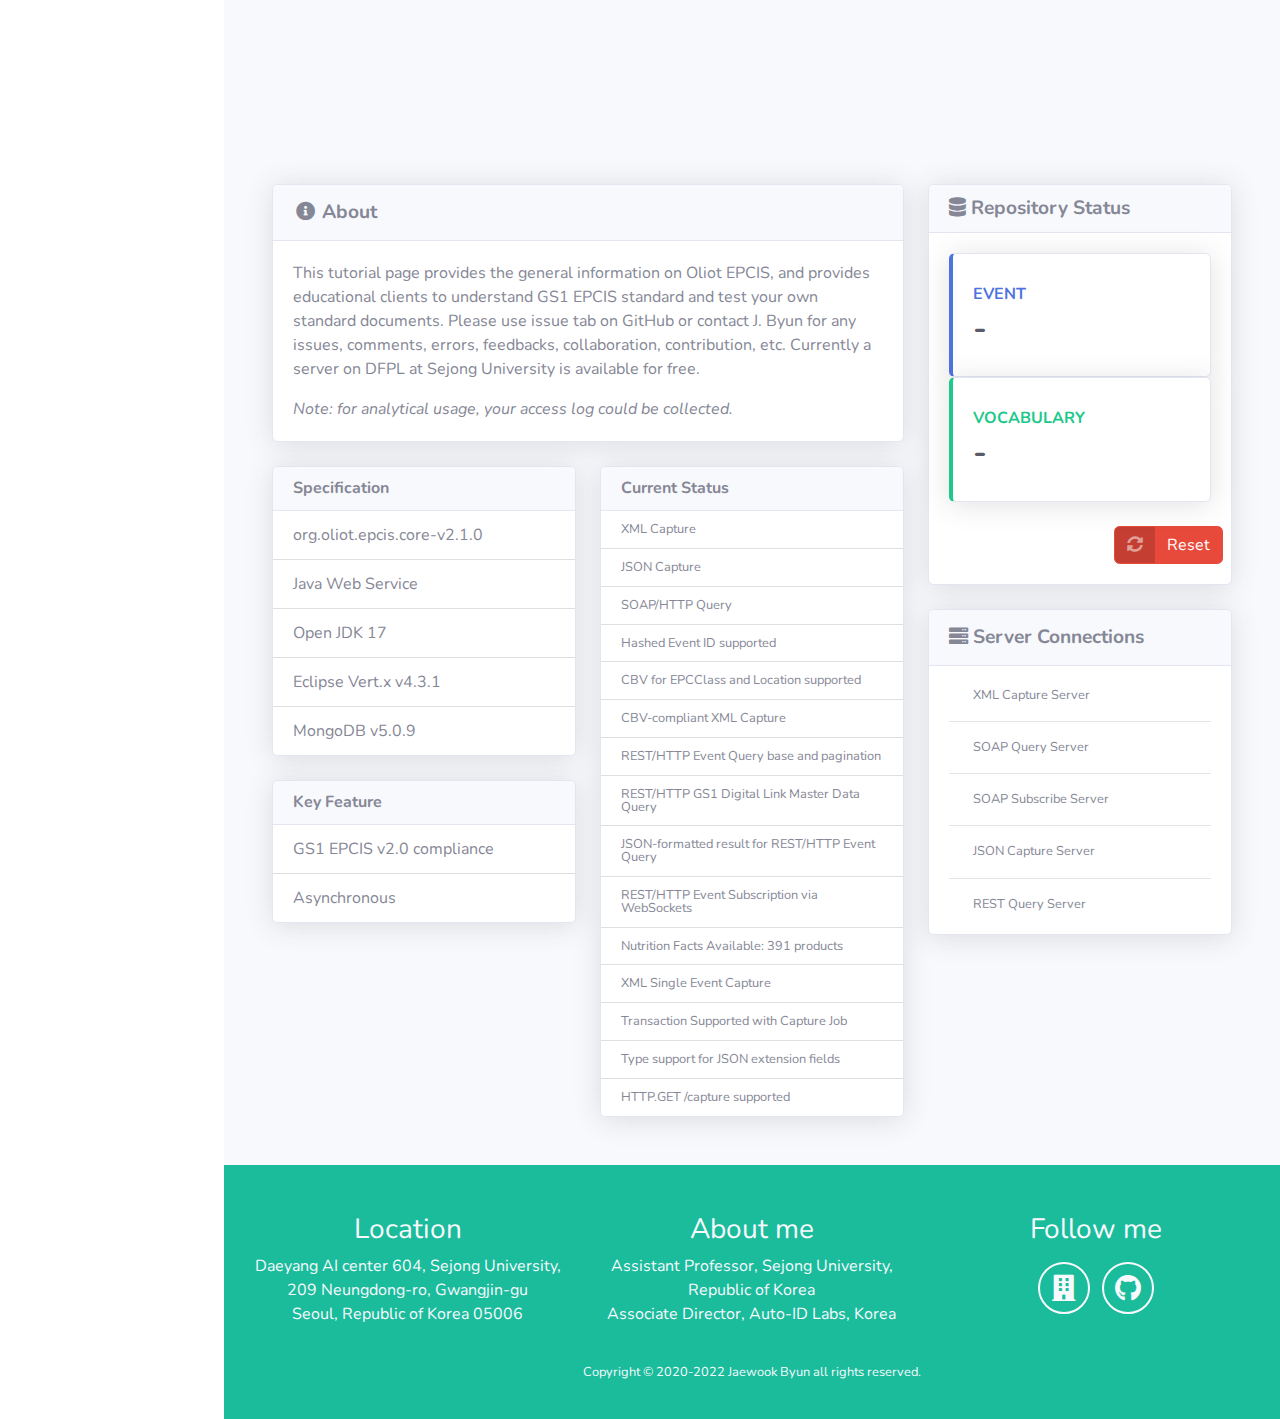
==== index.html @ c89cdbf2 "fix index, xmlCapture page" ====
<!DOCTYPE html>
<html lang="en">
  <head>
    <meta charset="utf-8" />
    <meta http-equiv="X-UA-Compatible" content="IE=edge" />
    <meta name="viewport" content="width=device-width, initial-scale=1, shrink-to-fit=no" />
    <meta name="description" content="" />
    <meta name="author" content="" />

    <title>Oliot EPCIS</title>

    <!-- Custom fonts for this template-->
    <link href="vendor/fontawesome-free/css/all.min.css" rel="stylesheet" type="text/css" />
    <link href="https://fonts.googleapis.com/css?family=Nunito:200,200i,300,300i,400,400i,600,600i,700,700i,800,800i,900,900i" rel="stylesheet" />
    <!-- Custom styles for this template-->
    <link href="css/sb-admin-2.min.css" rel="stylesheet" />
    <script defer src="js/server-conn.js"></script>
  </head>

  <body id="page-top">
    <!-- Page Wrapper -->
    <div id="wrapper">
      <!-- Sidebar -->
      <ul class="navbar-nav bg-gradient-custom sidebar sidebar-dark accordion" id="accordionSidebar">
        <!-- Sidebar - Brand -->
        <a class="sidebar-brand d-flex align-items-center justify-content-center" href="index.html">
          <div class="sidebar-brand-icon">
            <i class="fab fa-opera"></i>
          </div>
          <div class="sidebar-brand-text mx-3">Oliot EPCIS</div>
        </a>

        <!-- Divider -->
        <hr class="sidebar-divider" />

        <!-- Version 1-->

        <!-- Nav Item -->
        <div class="sidebar-heading">XML</div>

        <li class="nav-item">
          <a class="nav-link" href="xmlCapture.html">
            <span>XML Capture Client</span>
          </a>
        </li>

        <li class="nav-item">
          <a class="nav-link" href="index.html">
            <span>XML Capture Client (single)</span>
          </a>
        </li>

        <!-- Divider -->
        <hr class="sidebar-divider" />

        <!-- Heading -->
        <div class="sidebar-heading">SOAP</div>

        <li class="nav-item">
          <a class="nav-link" href="index.html">
            <span>SOAP Query Client</span>
          </a>
        </li>

        <li class="nav-item">
          <a class="nav-link" href="index.html">
            <span>SOAP Subscription Client</span>
          </a>
        </li>


        <!-- Divider -->
        <hr class="sidebar-divider d-none d-md-block" />

        <!-- Sidebar Toggler (Sidebar) -->
        <div class="text-center d-none d-md-inline">
          <button class="rounded-circle border-0" id="sidebarToggle"></button>
        </div>
      </ul>

      <!-- Content Wrapper -->
      <div id="content-wrapper" class="d-flex flex-column">
        <!-- Main Content -->
        <div id="content">
          <div class="bg-header pt-4 pb-10">
            <div class="pt-4 px-5">
              <h1 class="h1 text-gray-100 font-weight-bold mb-4">
                Welcome to Oliot EPCIS
              </h1>

              <div class="text-gray-100">
                <p>
                  Oliot EPCIS 2.0 is a prototype implementation of Electronic Product Code Information Service (EPCIS) v2.0, enabling to capture and share standardized event/master data ratified by GS1.
                </p>
              </div>
            </div>

            <!-- Toast container -->
            <div style="position: absolute; top: 1rem; right: 1rem;">
              <!-- Toast -->
              <div class="toast" id="responseToast" role="alert" aria-live="assertive" aria-atomic="true" data-delay="3000">
                <div class="toast-header">
                  <i data-feather="bell"></i>
                  <strong class="mr-auto">Reset Response</strong>
                  <button class="ml-5 mb-1 close" type="button" data-dismiss="toast" aria-label="Close">
                    &times;
                  </button>
                </div>
                <div class="toast-body"></div>
              </div>
            </div>
          </div>
          <div class="row mt-n8 px-5">
            <div class="col-lg-8">
              <div class="card shadow mb-4">
                <div class="card-header py-3">
                  <h6 class="m-0 font-weight-bold text-custom text-lg">
                    <i class="fas fa-fw fa-info-circle"></i>
                    About
                  </h6>
                </div>
                <div class="card-body">
                  <p>
                    This tutorial page provides the general information on Oliot EPCIS, and provides educational clients to understand GS1 EPCIS standard and test your own standard documents. Please use issue tab on GitHub or contact J.
                    Byun for any issues, comments, errors, feedbacks, collaboration, contribution, etc. Currently a server on DFPL at Sejong University is available for free.
                  </p>
                  <p class="mb-0">
                    <em>Note: for analytical usage, your access log could be collected.</em>
                  </p>
                </div>
              </div>

              <div class="row">
                <div class="col">
                  <div class="card shadow mb-4">
                    <div class="card-header">
                      <h6 class="m-0 font-weight-bold text-custom">
                        Specification
                      </h6>
                    </div>
                    <div class="list-group list-group-flush">
                      <div class="list-group-item">
                        org.oliot.epcis.core-v2.1.0
                      </div>
                      <div class="list-group-item">
                        Java Web Service
                      </div>
                      <div class="list-group-item">
                        Open JDK 17
                      </div>
                      <div class="list-group-item">
                        Eclipse Vert.x v4.3.1
                      </div>
                      <div class="list-group-item">
                        MongoDB v5.0.9
                      </div>
                    </div>
                  </div>
                  <div class="card shadow mb-4">
                    <div class="card-header">
                      <h6 class="m-0 font-weight-bold text-custom">
                        Key Feature
                      </h6>
                    </div>
                    <div class="list-group list-group-flush">
                      <div class="list-group-item">
                        GS1 EPCIS v2.0 compliance
                      </div>
                      <div class="list-group-item">
                        Asynchronous
                      </div>
                    </div>
                  </div>
                </div>
                <div class="col">
                  <div class="card shadow mb-4">
                    <div class="card-header">
                      <h6 class="m-0 font-weight-bold text-custom">
                        Current Status
                      </h6>
                    </div>
                    <div class="list-group list-group-flush small line-height" style="line-height: 1em;">
                      <div class="list-group-item">
                        XML Capture
                      </div>
                      <div class="list-group-item">
                        JSON Capture
                      </div>
                      <div class="list-group-item">
                        SOAP/HTTP Query
                      </div>
                      <div class="list-group-item">
                        Hashed Event ID supported
                      </div>
                      <div class="list-group-item">
                        CBV for EPCClass and Location supported
                      </div>
                      <div class="list-group-item">
                        CBV-compliant XML Capture
                      </div>
                      <div class="list-group-item">
                        REST/HTTP Event Query base and pagination
                      </div>
                      <div class="list-group-item">
                        REST/HTTP GS1 Digital Link Master Data Query
                      </div>
                      <div class="list-group-item">
                        JSON-formatted result for REST/HTTP Event Query
                      </div>
                      <div class="list-group-item">
                        REST/HTTP Event Subscription via WebSockets
                      </div>
                      <div class="list-group-item">
                        Nutrition Facts Available: 391 products
                      </div>
                      <div class="list-group-item">
                        XML Single Event Capture
                      </div>
                      <div class="list-group-item">
                        Transaction Supported with Capture Job
                      </div>
                      <div class="list-group-item">
                        Type support for JSON extension fields
                      </div>
                      <div class="list-group-item">
                        HTTP.GET /capture supported
                      </div>
                    </div>
                  </div>
                </div>
              </div>
            </div>

            <div class="col-lg-4">
              <div class="card shadow mb-4">
                <div class="card-header">
                  <h6 class="m-0 font-weight-bold text-custom text-lg">
                    <i class="fas fa-database"></i>
                    Repository Status
                  </h6>
                </div>
                <div class="card-body">
                  <div class="row mb-4">
                    <div class="col">
                      <div class="card border-left-primary shadow h-100 py-2">
                        <div class="card-body">
                          <div class="row no-gutters align-items-center">
                            <div class="col mr-2">
                              <div class="text-m font-weight-bold text-primary text-uppercase mb-1">
                                Event
                              </div>
                              <div id="eventsCount" class="h2 mb-0 font-weight-bold text-gray-800">
                                -
                              </div>
                            </div>
                          </div>
                        </div>
                      </div>
                    </div>
                    <div class="col">
                      <div class="card border-left-success shadow h-100 py-2">
                        <div class="card-body">
                          <div class="row no-gutters align-items-center">
                            <div class="col mr-2">
                              <div class="text-m font-weight-bold text-success text-uppercase mb-1">
                                Vocabulary
                              </div>
                              <div id="vocabularyCount" class="h2 mb-0 font-weight-bold text-gray-800">
                                -
                              </div>
                            </div>
                          </div>
                        </div>
                      </div>
                    </div>
                  </div>
                  <div class="row ml-auto">
                    <a href="javascript:void(0);" onclick="resetDB();" class="btn btn-danger btn-icon-split ml-auto">
                      <span class="icon text-white-50">
                        <i class="fas fa-sync-alt"></i>
                      </span>
                      <span class="text">Reset</span>
                    </a>
                  </div>
                </div>
              </div>

              <div class="card shadow mb-4">
                <div class="card-header py-3">
                  <h6 class="m-0 font-weight-bold text-custom text-lg">
                    <i class="fas fa-server"></i>
                    Server Connections
                  </h6>
                </div>
                <div class="card-body">
                  <div class="d-flex align-items-center justify-content-between px-4">
                    <div class="d-flex align-items-center">
                      <div class="ms-4">
                        <div class="small">XML Capture Server</div>
                        <div id="xmlCaptureEndpoint" class="text-xs text-muted"></div>
                      </div>
                    </div>
                    <div class="ms-4 small">
                      <div id="xmlCaptureResp" class="rounded-circle" style="width: 15px; height: 15px;"></div>
                    </div>
                  </div>
                  <hr />

                  <div class="d-flex align-items-center justify-content-between px-4">
                    <div class="d-flex align-items-center">
                      <div class="ms-4">
                        <div class="small">SOAP Query Server</div>
                        <div id="soapQueryEndpoint" class="text-xs text-muted"></div>
                      </div>
                    </div>
                    <div class="ms-4 small">
                      <div id="soapQueryResp" class="rounded-circle" style="width: 15px; height: 15px;"></div>
                    </div>
                  </div>
                  <hr />

                  <div class="d-flex align-items-center justify-content-between px-4">
                    <div class="d-flex align-items-center">
                      <div class="ms-4">
                        <div class="small">SOAP Subscribe Server</div>
                        <div id="soapSubscribeEndpoint" class="text-xs text-muted"></div>
                      </div>
                    </div>
                    <div class="ms-4 small">
                      <div id="soapSubscribeResp" class="rounded-circle" style="width: 15px; height: 15px;"></div>
                    </div>
                  </div>
                  <hr />

                  <div class="d-flex align-items-center justify-content-between px-4">
                    <div class="d-flex align-items-center">
                      <div class="ms-4">
                        <div class="small">JSON Capture Server</div>
                        <div id="jsonCaptureEndpoint" class="text-xs text-muted"></div>
                      </div>
                    </div>
                    <div class="ms-4 small">
                      <div id="jsonCaptureResp" class="rounded-circle" style="width: 15px; height: 15px;"></div>
                    </div>
                  </div>
                  <hr />

                  <div class="d-flex align-items-center justify-content-between px-4">
                    <div class="d-flex align-items-center">
                      <div class="ms-4">
                        <div class="small">REST Query Server</div>
                        <div id="restQueryEndpoint" class="text-xs text-muted"></div>
                      </div>
                    </div>
                    <div class="ms-4 small">
                      <div id="restQueryResp" class="rounded-circle" style="width: 15px; height: 15px;"></div>
                    </div>
                  </div>
                </div>
              </div>
            </div>
          </div>
        </div>

        <!-- Footer -->

        <footer class="sticky-footer bg-footer mt-4">
          <!-- or #1a252f-->

          <div class="container-fluid mb-4 text-center text-gray-100">
            <div class="row mt-3">
              <!-- Footer Location-->
              <div class="col-lg-4">
                <h4 class="h3">Location</h4>
                <p>
                  Daeyang AI center 604, Sejong University,
                  <br />
                  209 Neungdong-ro, Gwangjin-gu
                  <br />
                  Seoul, Republic of Korea 05006
                </p>
              </div>
              <!-- Footer About Text-->
              <div class="col-lg-4">
                <h4 class="h3">About me</h4>
                <p>
                  Assistant Professor, Sejong University, Republic of Korea
                  <br />
                  Associate Director, Auto-ID Labs, Korea
                </p>
              </div>
              <!-- Footer Social Icons-->
              <div class="col-lg-4">
                <h4 class="h3 mb-3">Follow me</h4>
                <a class="btn btn-outline-light btn-social mx-1" href="#!"><i class="fas fa-building fa-lg"></i></a>
                <a class="btn btn-outline-light btn-social mx-1" href="#!"><i class="fab fa-github fa-lg"></i></a>
              </div>
            </div>
          </div>

          <div class="container mb-2">
            <div class="copyright text-center my-auto">
              <span class="text-gray-100">Copyright &copy; 2020-2022 Jaewook Byun all rights reserved.</span>
            </div>
          </div>
        </footer>
        <!-- End of Footer -->
      </div>
      <!-- End of Content Wrapper -->
    </div>
    <!-- End of Page Wrapper -->

    <!-- Bootstrap core JavaScript-->
    <script src="vendor/jquery/jquery.min.js"></script>
    <script src="vendor/bootstrap/js/bootstrap.bundle.min.js"></script>
    <!-- Core plugin JavaScript-->
    <script src="vendor/jquery-easing/jquery.easing.min.js"></script>
    <!-- Custom scripts for all pages-->
    <script src="js/sb-admin-2.min.js"></script>
  </body>
</html>
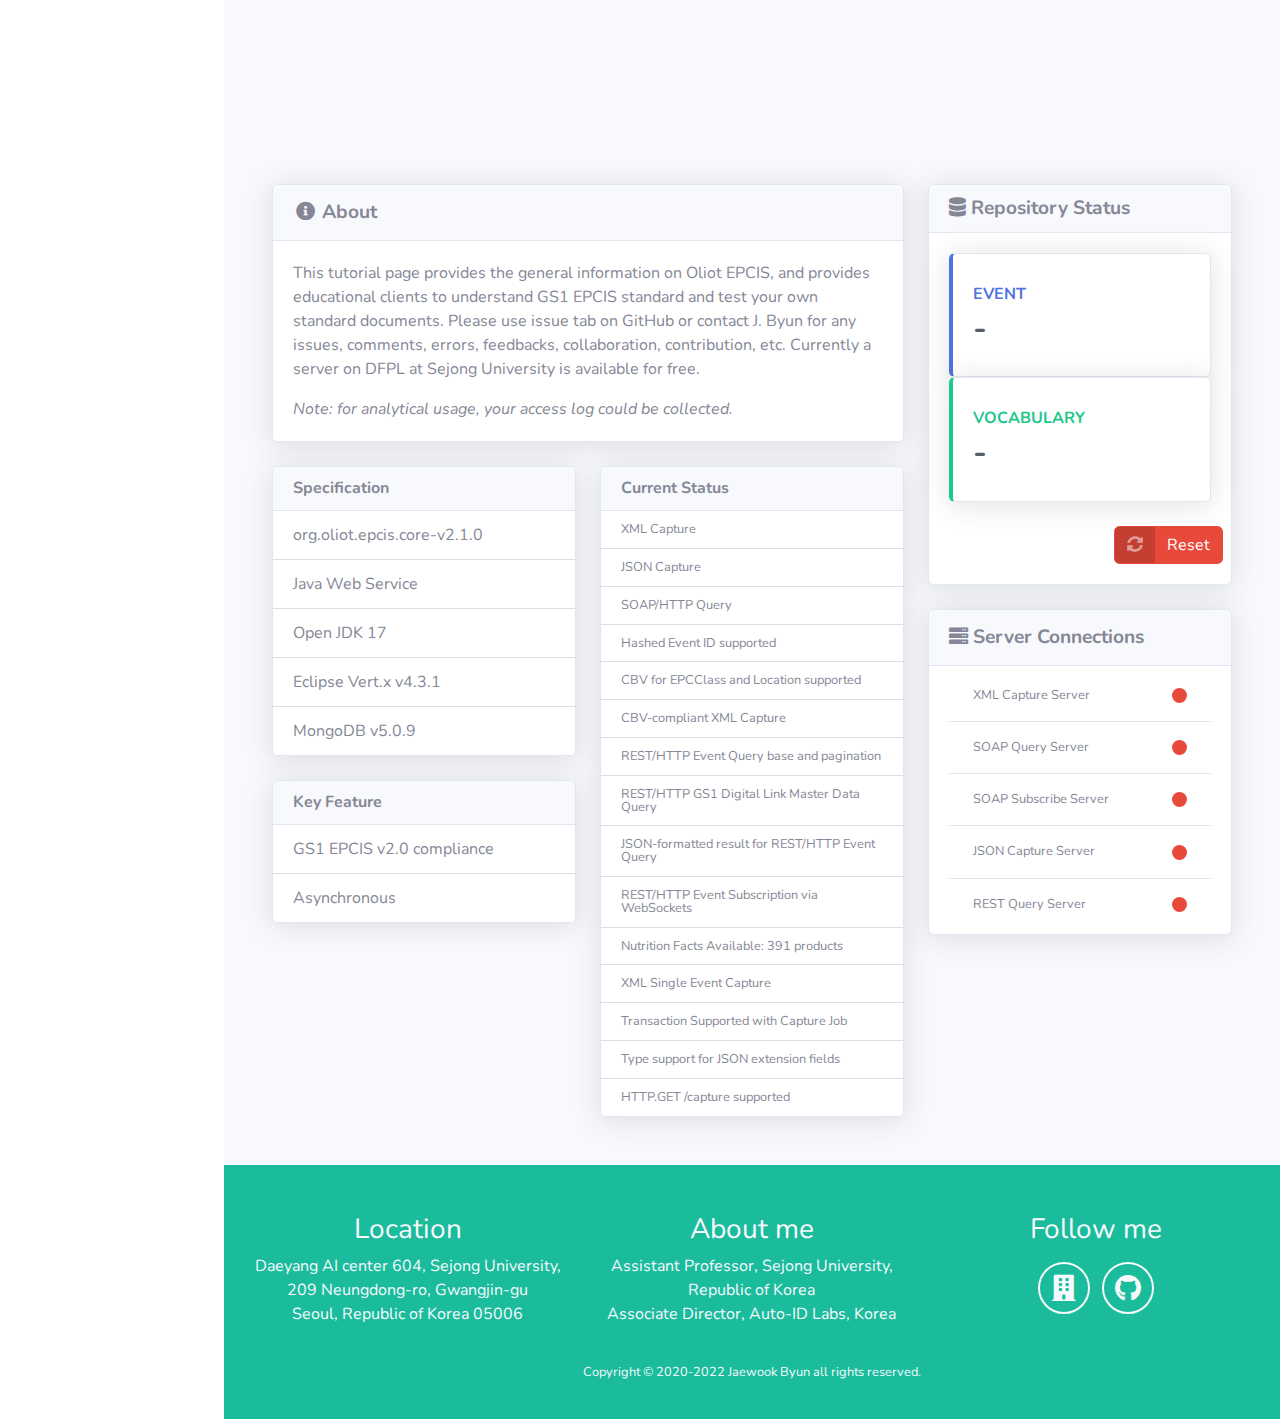
==== commit d214cca3: "fix, split js code" ====
--- a/index.html
+++ b/index.html
@@ -301,7 +301,7 @@
                       </div>
                     </div>
                     <div class="ms-4 small">
-                      <div id="xmlCaptureResp" class="rounded-circle" style="width: 15px; height: 15px;"></div>
+                      <div id="xmlCaptureResp" class="rounded-circle bg-danger" style="width: 15px; height: 15px;"></div>
                     </div>
                   </div>
                   <hr />
@@ -314,7 +314,7 @@
                       </div>
                     </div>
                     <div class="ms-4 small">
-                      <div id="soapQueryResp" class="rounded-circle" style="width: 15px; height: 15px;"></div>
+                      <div id="soapQueryResp" class="rounded-circle bg-danger" style="width: 15px; height: 15px;"></div>
                     </div>
                   </div>
                   <hr />
@@ -327,7 +327,7 @@
                       </div>
                     </div>
                     <div class="ms-4 small">
-                      <div id="soapSubscribeResp" class="rounded-circle" style="width: 15px; height: 15px;"></div>
+                      <div id="soapSubscribeResp" class="rounded-circle bg-danger" style="width: 15px; height: 15px;"></div>
                     </div>
                   </div>
                   <hr />
@@ -340,7 +340,7 @@
                       </div>
                     </div>
                     <div class="ms-4 small">
-                      <div id="jsonCaptureResp" class="rounded-circle" style="width: 15px; height: 15px;"></div>
+                      <div id="jsonCaptureResp" class="rounded-circle bg-danger" style="width: 15px; height: 15px;"></div>
                     </div>
                   </div>
                   <hr />
@@ -353,7 +353,7 @@
                       </div>
                     </div>
                     <div class="ms-4 small">
-                      <div id="restQueryResp" class="rounded-circle" style="width: 15px; height: 15px;"></div>
+                      <div id="restQueryResp" class="rounded-circle bg-danger" style="width: 15px; height: 15px;"></div>
                     </div>
                   </div>
                 </div>
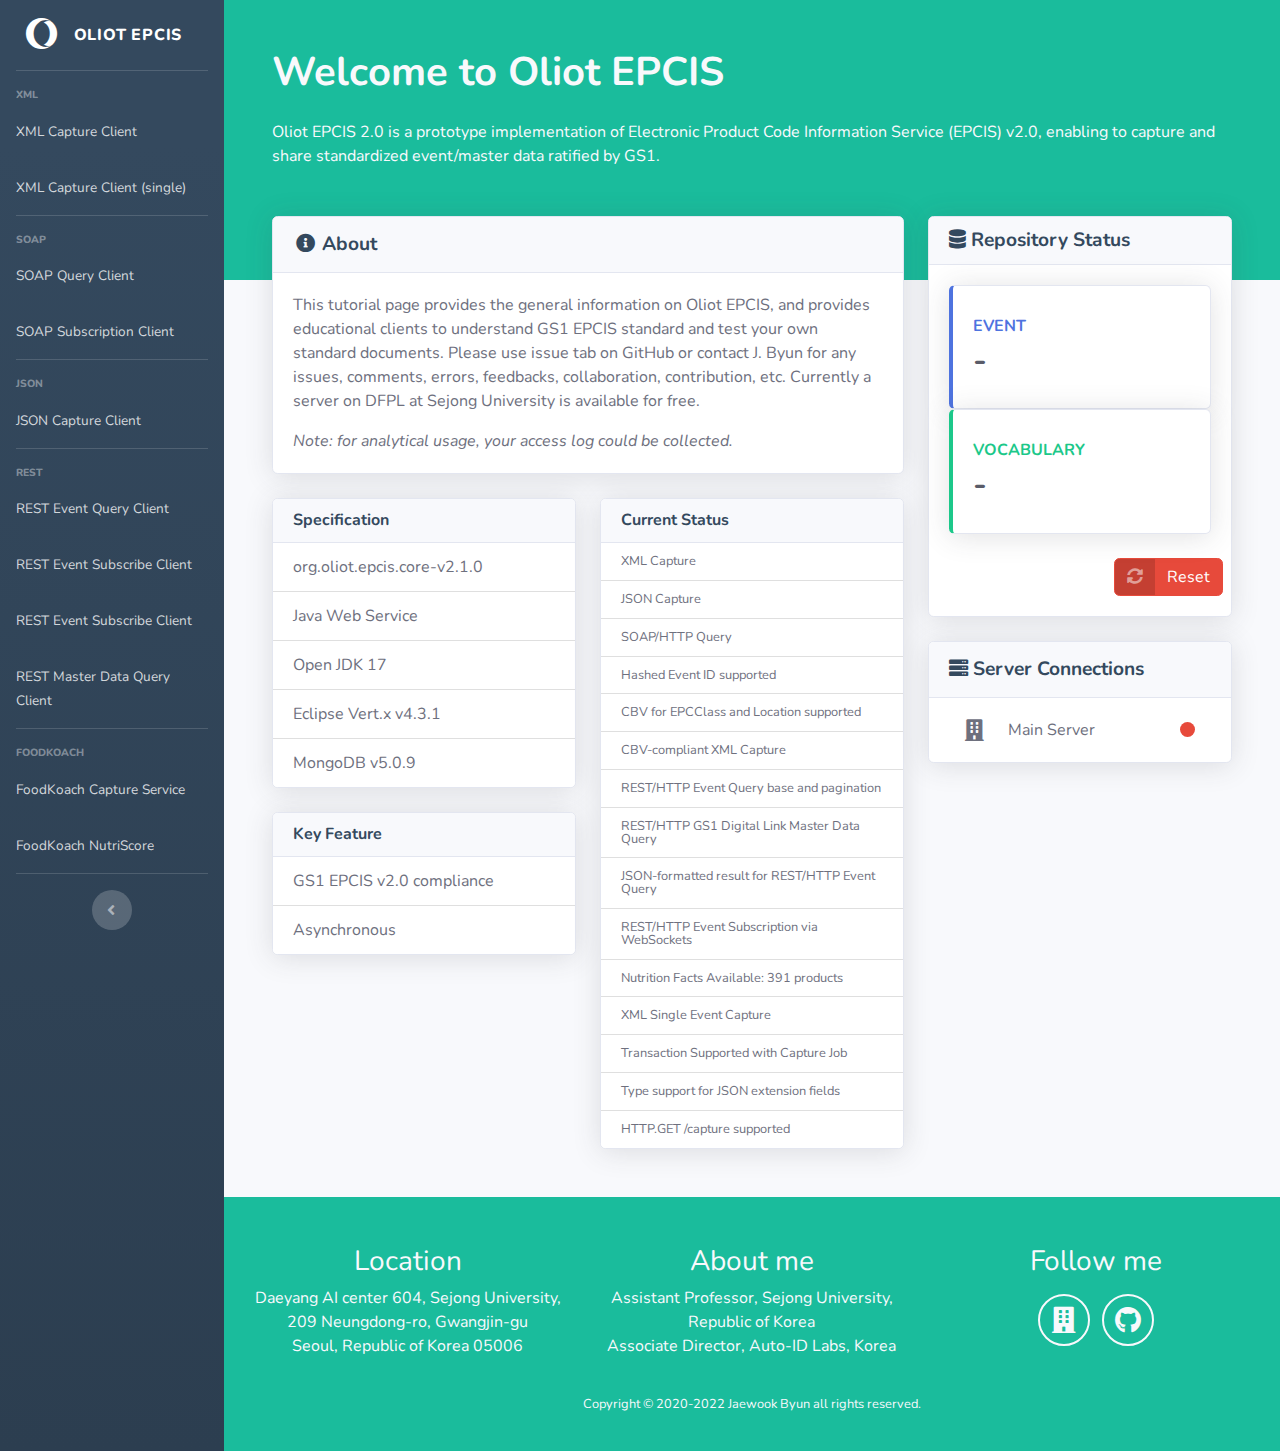
==== commit 21dcdc18: "fix server connection" ====
--- a/index.html
+++ b/index.html
@@ -14,7 +14,6 @@
     <link href="https://fonts.googleapis.com/css?family=Nunito:200,200i,300,300i,400,400i,600,600i,700,700i,800,800i,900,900i" rel="stylesheet" />
     <!-- Custom styles for this template-->
     <link href="css/sb-admin-2.min.css" rel="stylesheet" />
-    <script defer src="js/server-conn.js"></script>
   </head>
 
   <body id="page-top">
@@ -30,46 +29,81 @@
           <div class="sidebar-brand-text mx-3">Oliot EPCIS</div>
         </a>
 
-        <!-- Divider -->
         <hr class="sidebar-divider" />
 
-        <!-- Version 1-->
-
-        <!-- Nav Item -->
         <div class="sidebar-heading">XML</div>
-
         <li class="nav-item">
           <a class="nav-link" href="xmlCapture.html">
             <span>XML Capture Client</span>
           </a>
         </li>
-
-        <li class="nav-item">
-          <a class="nav-link" href="index.html">
+        <li class="nav-item">
+          <a class="nav-link" href="xmlSingleCapture.html">
             <span>XML Capture Client (single)</span>
           </a>
         </li>
 
-        <!-- Divider -->
         <hr class="sidebar-divider" />
 
-        <!-- Heading -->
         <div class="sidebar-heading">SOAP</div>
-
-        <li class="nav-item">
-          <a class="nav-link" href="index.html">
+        <li class="nav-item">
+          <a class="nav-link" href="soapQuery.html">
             <span>SOAP Query Client</span>
           </a>
         </li>
-
-        <li class="nav-item">
-          <a class="nav-link" href="index.html">
+        <li class="nav-item">
+          <a class="nav-link" href="soapSubscribe.html">
             <span>SOAP Subscription Client</span>
           </a>
         </li>
 
-
-        <!-- Divider -->
+        <hr class="sidebar-divider" />
+
+        <div class="sidebar-heading">JSON</div>
+        <li class="nav-item">
+          <a class="nav-link" href="jsonCapture.html">
+            <span>JSON Capture Client</span>
+          </a>
+        </li>
+
+        <hr class="sidebar-divider" />
+
+        <div class="sidebar-heading">REST</div>
+        <li class="nav-item">
+          <a class="nav-link" href="restQuery.html">
+            <span>REST Event Query Client</span>
+          </a>
+        </li>
+        <li class="nav-item">
+          <a class="nav-link" href="restSubscribe.html">
+            <span>REST Event Subscribe Client</span>
+          </a>
+        </li>
+        <li class="nav-item">
+          <a class="nav-link" href="restSubscribe.html">
+            <span>REST Event Subscribe Client</span>
+          </a>
+        </li>
+        <li class="nav-item">
+          <a class="nav-link" href="restMDQuery.html">
+            <span>REST Master Data Query Client</span>
+          </a>
+        </li>
+
+        <hr class="sidebar-divider" />
+
+        <div class="sidebar-heading">FoodKoach</div>
+        <li class="nav-item">
+          <a class="nav-link" href="soapQuery.html">
+            <span>FoodKoach Capture Service</span>
+          </a>
+        </li>
+        <li class="nav-item">
+          <a class="nav-link" href="soapSubscribe.html">
+            <span>FoodKoach NutriScore</span>
+          </a>
+        </li>
+
         <hr class="sidebar-divider d-none d-md-block" />
 
         <!-- Sidebar Toggler (Sidebar) -->
@@ -293,67 +327,17 @@
                   </h6>
                 </div>
                 <div class="card-body">
-                  <div class="d-flex align-items-center justify-content-between px-4">
+                  <div class="d-flex align-items-center justify-content-between px-3">
+                    
                     <div class="d-flex align-items-center">
+                      <i class="fa fa-building fa-lg mr-4"></i>
                       <div class="ms-4">
-                        <div class="small">XML Capture Server</div>
-                        <div id="xmlCaptureEndpoint" class="text-xs text-muted"></div>
+                        <div>Main Server</div>
+                        <div id="serverEndpoint" class="text-xs text-muted"></div>
                       </div>
                     </div>
                     <div class="ms-4 small">
-                      <div id="xmlCaptureResp" class="rounded-circle bg-danger" style="width: 15px; height: 15px;"></div>
-                    </div>
-                  </div>
-                  <hr />
-
-                  <div class="d-flex align-items-center justify-content-between px-4">
-                    <div class="d-flex align-items-center">
-                      <div class="ms-4">
-                        <div class="small">SOAP Query Server</div>
-                        <div id="soapQueryEndpoint" class="text-xs text-muted"></div>
-                      </div>
-                    </div>
-                    <div class="ms-4 small">
-                      <div id="soapQueryResp" class="rounded-circle bg-danger" style="width: 15px; height: 15px;"></div>
-                    </div>
-                  </div>
-                  <hr />
-
-                  <div class="d-flex align-items-center justify-content-between px-4">
-                    <div class="d-flex align-items-center">
-                      <div class="ms-4">
-                        <div class="small">SOAP Subscribe Server</div>
-                        <div id="soapSubscribeEndpoint" class="text-xs text-muted"></div>
-                      </div>
-                    </div>
-                    <div class="ms-4 small">
-                      <div id="soapSubscribeResp" class="rounded-circle bg-danger" style="width: 15px; height: 15px;"></div>
-                    </div>
-                  </div>
-                  <hr />
-
-                  <div class="d-flex align-items-center justify-content-between px-4">
-                    <div class="d-flex align-items-center">
-                      <div class="ms-4">
-                        <div class="small">JSON Capture Server</div>
-                        <div id="jsonCaptureEndpoint" class="text-xs text-muted"></div>
-                      </div>
-                    </div>
-                    <div class="ms-4 small">
-                      <div id="jsonCaptureResp" class="rounded-circle bg-danger" style="width: 15px; height: 15px;"></div>
-                    </div>
-                  </div>
-                  <hr />
-
-                  <div class="d-flex align-items-center justify-content-between px-4">
-                    <div class="d-flex align-items-center">
-                      <div class="ms-4">
-                        <div class="small">REST Query Server</div>
-                        <div id="restQueryEndpoint" class="text-xs text-muted"></div>
-                      </div>
-                    </div>
-                    <div class="ms-4 small">
-                      <div id="restQueryResp" class="rounded-circle bg-danger" style="width: 15px; height: 15px;"></div>
+                      <div id="serverResp" class="rounded-circle bg-danger Blink2" style="width: 15px; height: 15px;"></div>
                     </div>
                   </div>
                 </div>
@@ -417,5 +401,51 @@
     <script src="vendor/jquery-easing/jquery.easing.min.js"></script>
     <!-- Custom scripts for all pages-->
     <script src="js/sb-admin-2.min.js"></script>
+    
+    <script src="js/modules.js"></script>
+    <script defer>
+      let eventCount, vocabularyCount;
+
+      // Connection to the server
+      $.ajax({
+        url: baseURL + "/stats",
+        crossOrigin: true,
+      }).done((result) => {
+        xmlCaptureBaseURL = result.xmlCaptureBase.replace("dfpl.sejong.ac.kr", "127.0.0.1");  // @@@@@@@@@@@@@@@ 수정
+        // baseURLs.soapQueryBaseURL = result.soapQueryBase;
+        // baseURLs.soapSubscribeBaseURL = result.soapSubscribeBase;
+        // baseURLs.jsonCaptureBaseURL = result.jsonCaptureBase;
+        // baseURLs.restQueryBaseURL = result.restQueryBase;
+        // baseURLs.restSubscribeBaseURL = result.restSubscribeBase;
+        eventCount = result.eventCount;
+        vocabularyCount = result.vocabularyCount;
+
+        $(document).ready(() => {
+          $("#eventsCount").html(eventCount);
+          $("#vocabularyCount").html(vocabularyCount);
+
+          // Connection to the server
+          setInterval(serverConn, 2000, xmlCaptureBaseURL);
+
+          // for (const URL in baseURLs) {
+          //   const regex = /(\w+)BaseURL/;
+          //   let divId = URL.match(regex)[1];
+
+          //   $.ajax({
+          //     url: baseURLs[URL][0],
+          //     crossOrigin: true,
+          //   })
+          //     .done(() => {
+          //       $("#" + divId + "Resp").removeClass('bg-danger').addClass("bg-success");
+          //     })
+          //     .always(() => {
+          //       $("#" + divId + "Endpoint").html(
+          //         baseURLs[URL][0] + "/" + baseURLs[URL][1]
+          //       );
+          //     });
+          // }
+        });
+      });
+    </script>
   </body>
 </html>
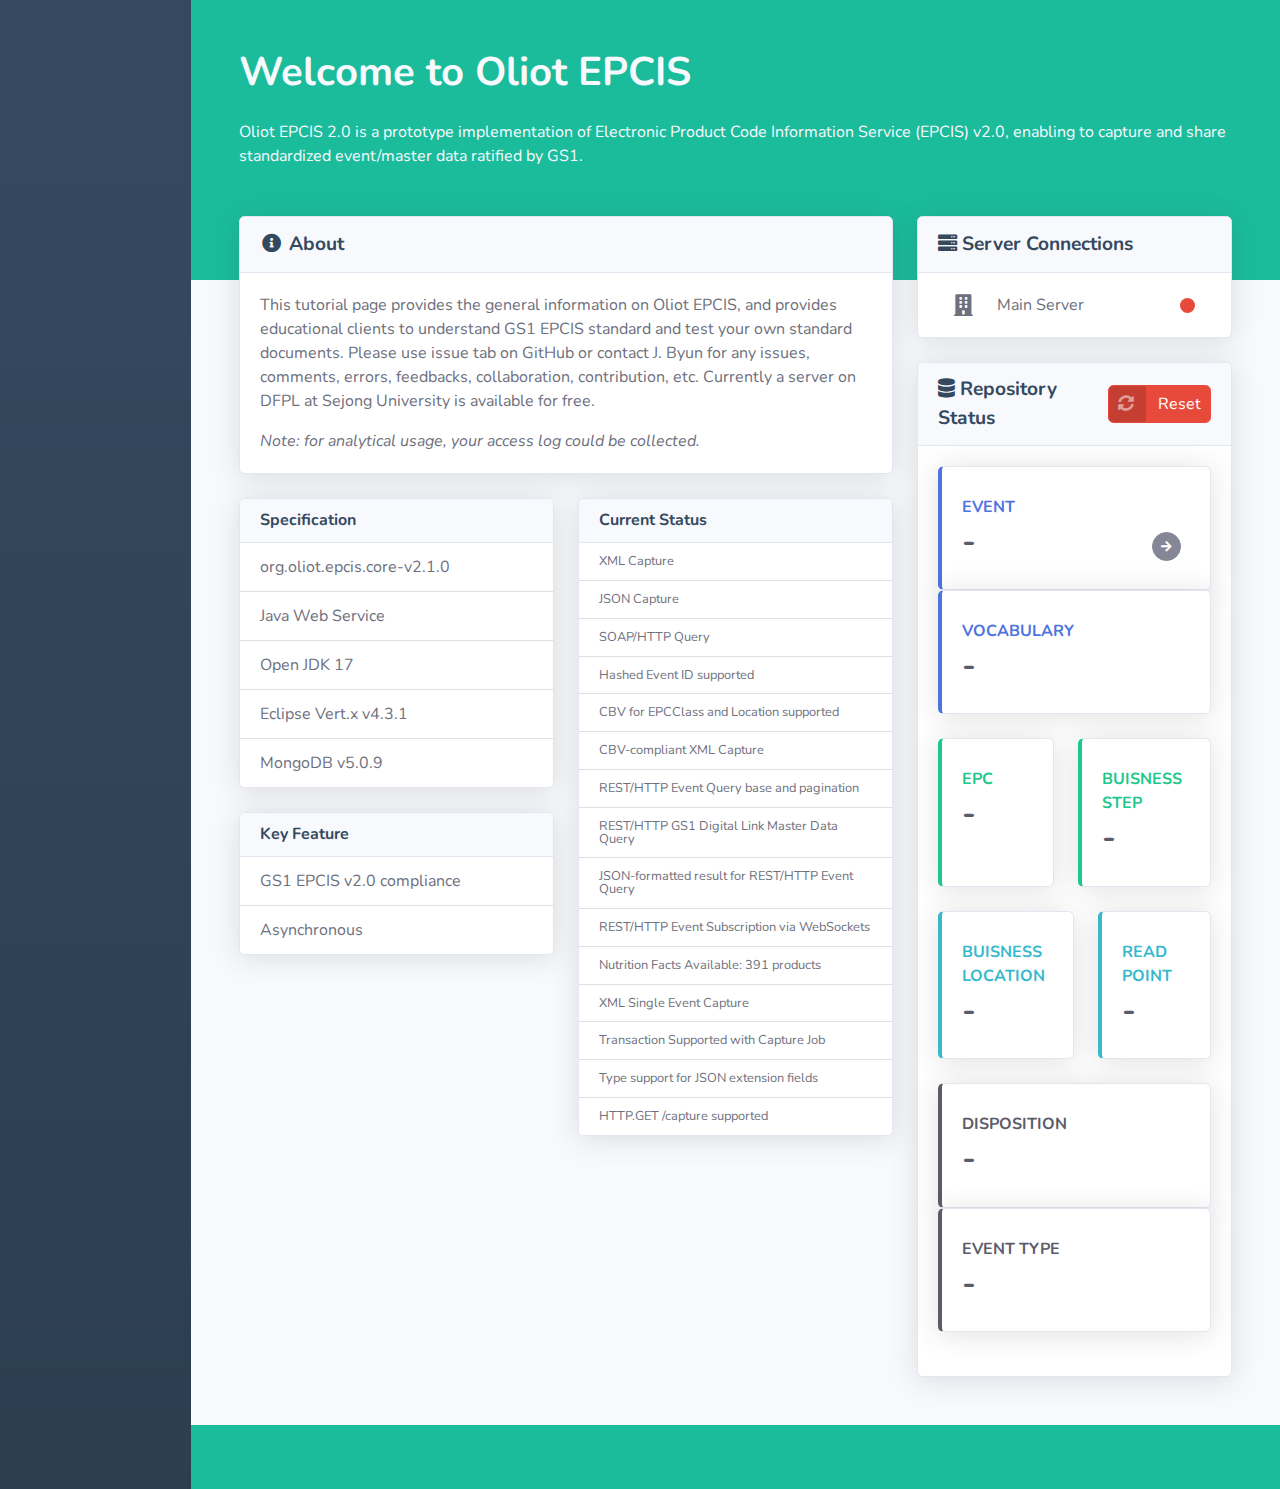
==== commit 0c85a47f: "apply codemirror addon 'fold'" ====
--- a/index.html
+++ b/index.html
@@ -14,102 +14,14 @@
     <link href="https://fonts.googleapis.com/css?family=Nunito:200,200i,300,300i,400,400i,600,600i,700,700i,800,800i,900,900i" rel="stylesheet" />
     <!-- Custom styles for this template-->
     <link href="css/sb-admin-2.min.css" rel="stylesheet" />
+    
   </head>
 
   <body id="page-top">
     <!-- Page Wrapper -->
     <div id="wrapper">
       <!-- Sidebar -->
-      <ul class="navbar-nav bg-gradient-custom sidebar sidebar-dark accordion" id="accordionSidebar">
-        <!-- Sidebar - Brand -->
-        <a class="sidebar-brand d-flex align-items-center justify-content-center" href="index.html">
-          <div class="sidebar-brand-icon">
-            <i class="fab fa-opera"></i>
-          </div>
-          <div class="sidebar-brand-text mx-3">Oliot EPCIS</div>
-        </a>
-
-        <hr class="sidebar-divider" />
-
-        <div class="sidebar-heading">XML</div>
-        <li class="nav-item">
-          <a class="nav-link" href="xmlCapture.html">
-            <span>XML Capture Client</span>
-          </a>
-        </li>
-        <li class="nav-item">
-          <a class="nav-link" href="xmlSingleCapture.html">
-            <span>XML Capture Client (single)</span>
-          </a>
-        </li>
-
-        <hr class="sidebar-divider" />
-
-        <div class="sidebar-heading">SOAP</div>
-        <li class="nav-item">
-          <a class="nav-link" href="soapQuery.html">
-            <span>SOAP Query Client</span>
-          </a>
-        </li>
-        <li class="nav-item">
-          <a class="nav-link" href="soapSubscribe.html">
-            <span>SOAP Subscription Client</span>
-          </a>
-        </li>
-
-        <hr class="sidebar-divider" />
-
-        <div class="sidebar-heading">JSON</div>
-        <li class="nav-item">
-          <a class="nav-link" href="jsonCapture.html">
-            <span>JSON Capture Client</span>
-          </a>
-        </li>
-
-        <hr class="sidebar-divider" />
-
-        <div class="sidebar-heading">REST</div>
-        <li class="nav-item">
-          <a class="nav-link" href="restQuery.html">
-            <span>REST Event Query Client</span>
-          </a>
-        </li>
-        <li class="nav-item">
-          <a class="nav-link" href="restSubscribe.html">
-            <span>REST Event Subscribe Client</span>
-          </a>
-        </li>
-        <li class="nav-item">
-          <a class="nav-link" href="restSubscribe.html">
-            <span>REST Event Subscribe Client</span>
-          </a>
-        </li>
-        <li class="nav-item">
-          <a class="nav-link" href="restMDQuery.html">
-            <span>REST Master Data Query Client</span>
-          </a>
-        </li>
-
-        <hr class="sidebar-divider" />
-
-        <div class="sidebar-heading">FoodKoach</div>
-        <li class="nav-item">
-          <a class="nav-link" href="soapQuery.html">
-            <span>FoodKoach Capture Service</span>
-          </a>
-        </li>
-        <li class="nav-item">
-          <a class="nav-link" href="soapSubscribe.html">
-            <span>FoodKoach NutriScore</span>
-          </a>
-        </li>
-
-        <hr class="sidebar-divider d-none d-md-block" />
-
-        <!-- Sidebar Toggler (Sidebar) -->
-        <div class="text-center d-none d-md-inline">
-          <button class="rounded-circle border-0" id="sidebarToggle"></button>
-        </div>
+      <ul id="sidebar" class="navbar-nav bg-gradient-custom sidebar sidebar-dark accordion" id="accordionSidebar">
       </ul>
 
       <!-- Content Wrapper -->
@@ -267,59 +179,6 @@
 
             <div class="col-lg-4">
               <div class="card shadow mb-4">
-                <div class="card-header">
-                  <h6 class="m-0 font-weight-bold text-custom text-lg">
-                    <i class="fas fa-database"></i>
-                    Repository Status
-                  </h6>
-                </div>
-                <div class="card-body">
-                  <div class="row mb-4">
-                    <div class="col">
-                      <div class="card border-left-primary shadow h-100 py-2">
-                        <div class="card-body">
-                          <div class="row no-gutters align-items-center">
-                            <div class="col mr-2">
-                              <div class="text-m font-weight-bold text-primary text-uppercase mb-1">
-                                Event
-                              </div>
-                              <div id="eventsCount" class="h2 mb-0 font-weight-bold text-gray-800">
-                                -
-                              </div>
-                            </div>
-                          </div>
-                        </div>
-                      </div>
-                    </div>
-                    <div class="col">
-                      <div class="card border-left-success shadow h-100 py-2">
-                        <div class="card-body">
-                          <div class="row no-gutters align-items-center">
-                            <div class="col mr-2">
-                              <div class="text-m font-weight-bold text-success text-uppercase mb-1">
-                                Vocabulary
-                              </div>
-                              <div id="vocabularyCount" class="h2 mb-0 font-weight-bold text-gray-800">
-                                -
-                              </div>
-                            </div>
-                          </div>
-                        </div>
-                      </div>
-                    </div>
-                  </div>
-                  <div class="row ml-auto">
-                    <a href="javascript:void(0);" onclick="resetDB();" class="btn btn-danger btn-icon-split ml-auto">
-                      <span class="icon text-white-50">
-                        <i class="fas fa-sync-alt"></i>
-                      </span>
-                      <span class="text">Reset</span>
-                    </a>
-                  </div>
-                </div>
-              </div>
-
-              <div class="card shadow mb-4">
                 <div class="card-header py-3">
                   <h6 class="m-0 font-weight-bold text-custom text-lg">
                     <i class="fas fa-server"></i>
@@ -342,51 +201,163 @@
                   </div>
                 </div>
               </div>
+
+              <div class="card shadow mb-4">
+                <div class="card-header align-items-center d-flex">
+                  <span class="m-0 font-weight-bold text-custom text-lg">
+                    <i class="fas fa-database"></i>
+                    Repository Status
+                  </span>
+                  <button type="button" class="btn btn-danger btn-icon-split ml-auto" onclick="resetDB()">
+                    <span class="icon text-white-50">
+                      <i id="resetIcon" class="fas fa-sync-alt"></i>
+                    </span>
+                    <span class="text">Reset</span>
+                  </button>
+
+                </div>
+                <div class="card-body">
+                  <div class="row mb-4">
+                    <div class="col">
+                      <div class="card border-left-primary shadow h-100 py-2">
+                        <div class="card-body">
+                          <div class="row no-gutters">
+                            <div class="col-lg-10 align-items-center">
+                              <div class="text-m font-weight-bold text-primary text-uppercase mb-1">
+                                Event
+                              </div>
+                              <div id="numOfEvents" class="h2 mb-0 font-weight-bold text-gray-800"> - </div>
+                            </div>
+                            <div class="col-lg-2 d-flex flex-column justify-content-end">
+                              <a href="events.html" class="btn btn-secondary btn-circle btn-sm">
+                                <i class="fas fa-arrow-right"></i>
+                              </a>
+                            </div>
+                          </div>
+                          
+
+
+
+                          
+                        </div>
+                      </div>
+                    </div>
+                    <div class="col">
+                      <div class="card border-left-primary shadow h-100 py-2">
+                        <div class="card-body">
+                          <div class="row no-gutters align-items-center">
+                            <div class="col mr-2">
+                              <div class="text-m font-weight-bold text-primary text-uppercase mb-1">
+                                Vocabulary
+                              </div>
+                              <div id="numOfVocabularies" class="h2 mb-0 font-weight-bold text-gray-800"> - </div>
+                            </div>
+                          </div>
+                        </div>
+                      </div>
+                    </div>
+                  </div>
+                  <div class="row mb-4">
+                    <div class="col">
+                      <div class="card border-left-success shadow h-100 py-2">
+                        <div class="card-body">
+                          <div class="row no-gutters align-items-center">
+                            <div class="col mr-2">
+                              <div class="text-m font-weight-bold text-success text-uppercase mb-1">
+                                EPC
+                              </div>
+                              <div id="epcs" class="h2 mb-0 font-weight-bold text-gray-800"> - </div>
+                            </div>
+                          </div>
+                        </div>
+                      </div>
+                    </div>
+                    <div class="col">
+                      <div class="card border-left-success shadow h-100 py-2">
+                        <div class="card-body">
+                          <div class="row no-gutters align-items-center">
+                            <div class="col mr-2">
+                              <div class="text-m font-weight-bold text-success text-uppercase mb-1">
+                                Buisness Step
+                              </div>
+                              <div id="bizSteps" class="h2 mb-0 font-weight-bold text-gray-800"> - </div>
+                            </div>
+                          </div>
+                        </div>
+                      </div>
+                    </div>
+                  </div>
+                  <div class="row mb-4">
+                    <div class="col">
+                      <div class="card border-left-info shadow h-100 py-2">
+                        <div class="card-body">
+                          <div class="row no-gutters align-items-center">
+                            <div class="col mr-2">
+                              <div class="text-m font-weight-bold text-info text-uppercase mb-1">
+                                Buisness Location
+                              </div>
+                              <div id="bizLocations" class="h2 mb-0 font-weight-bold text-gray-800"> - </div>
+                            </div>
+                          </div>
+                        </div>
+                      </div>
+                    </div>
+                    <div class="col">
+                      <div class="card border-left-info shadow h-100 py-2">
+                        <div class="card-body">
+                          <div class="row no-gutters align-items-center">
+                            <div class="col mr-2">
+                              <div class="text-m font-weight-bold text-info text-uppercase mb-1">
+                                Read Point
+                              </div>
+                              <div id="readPoints" class="h2 mb-0 font-weight-bold text-gray-800"> - </div>
+                            </div>
+                          </div>
+                        </div>
+                      </div>
+                    </div>
+                  </div>
+                  <div class="row mb-4">
+                    <div class="col">
+                      <div class="card border-left-dark shadow h-100 py-2">
+                        <div class="card-body">
+                          <div class="row no-gutters align-items-center">
+                            <div class="col mr-2">
+                              <div class="text-m font-weight-bold text-dark text-uppercase mb-1">
+                                Disposition
+                              </div>
+                              <div id="dispositions" class="h2 mb-0 font-weight-bold text-gray-800"> - </div>
+                            </div>
+                          </div>
+                        </div>
+                      </div>
+                    </div>
+                    <div class="col">
+                      <div class="card border-left-dark shadow h-100 py-2">
+                        <div class="card-body">
+                          <div class="row no-gutters align-items-center">
+                            <div class="col mr-2">
+                              <div class="text-m font-weight-bold text-dark text-uppercase mb-1">
+                                Event Type
+                              </div>
+                              <div id="eventTypes" class="h2 mb-0 font-weight-bold text-gray-800"> - </div>
+                            </div>
+                          </div>
+                        </div>
+                      </div>
+                    </div>
+                  </div>
+                </div>
+              </div>
+
+              
             </div>
           </div>
         </div>
 
         <!-- Footer -->
 
-        <footer class="sticky-footer bg-footer mt-4">
-          <!-- or #1a252f-->
-
-          <div class="container-fluid mb-4 text-center text-gray-100">
-            <div class="row mt-3">
-              <!-- Footer Location-->
-              <div class="col-lg-4">
-                <h4 class="h3">Location</h4>
-                <p>
-                  Daeyang AI center 604, Sejong University,
-                  <br />
-                  209 Neungdong-ro, Gwangjin-gu
-                  <br />
-                  Seoul, Republic of Korea 05006
-                </p>
-              </div>
-              <!-- Footer About Text-->
-              <div class="col-lg-4">
-                <h4 class="h3">About me</h4>
-                <p>
-                  Assistant Professor, Sejong University, Republic of Korea
-                  <br />
-                  Associate Director, Auto-ID Labs, Korea
-                </p>
-              </div>
-              <!-- Footer Social Icons-->
-              <div class="col-lg-4">
-                <h4 class="h3 mb-3">Follow me</h4>
-                <a class="btn btn-outline-light btn-social mx-1" href="#!"><i class="fas fa-building fa-lg"></i></a>
-                <a class="btn btn-outline-light btn-social mx-1" href="#!"><i class="fab fa-github fa-lg"></i></a>
-              </div>
-            </div>
-          </div>
-
-          <div class="container mb-2">
-            <div class="copyright text-center my-auto">
-              <span class="text-gray-100">Copyright &copy; 2020-2022 Jaewook Byun all rights reserved.</span>
-            </div>
-          </div>
+        <footer id="footer" class="sticky-footer bg-footer mt-4">
         </footer>
         <!-- End of Footer -->
       </div>
@@ -401,31 +372,48 @@
     <script src="vendor/jquery-easing/jquery.easing.min.js"></script>
     <!-- Custom scripts for all pages-->
     <script src="js/sb-admin-2.min.js"></script>
+
+    <!-- Load Sidebar & Footer -->
+    <script type="text/javascript">
+        $("#sidebar").load("sidebar.html", () => {
+            $("#sidebarToggle").click(function(e) {
+                e.preventDefault();
+                $("body").toggleClass("sidebar-toggled");
+                $(".sidebar").toggleClass("toggled");
+                if ($(".sidebar").hasClass("toggled")) {
+                    $(".sidebar .collapse").collapse("hide");
+                }
+            });
+        });
+        $("#footer").load("footer.html");
+    </script> 
     
     <script src="js/modules.js"></script>
     <script defer>
-      let eventCount, vocabularyCount;
-
       // Connection to the server
       $.ajax({
-        url: baseURL + "/stats",
+        url: baseURL + "/statistics",
         crossOrigin: true,
       }).done((result) => {
-        xmlCaptureBaseURL = result.xmlCaptureBase.replace("dfpl.sejong.ac.kr", "127.0.0.1");  // @@@@@@@@@@@@@@@ 수정
         // baseURLs.soapQueryBaseURL = result.soapQueryBase;
         // baseURLs.soapSubscribeBaseURL = result.soapSubscribeBase;
         // baseURLs.jsonCaptureBaseURL = result.jsonCaptureBase;
         // baseURLs.restQueryBaseURL = result.restQueryBase;
         // baseURLs.restSubscribeBaseURL = result.restSubscribeBase;
-        eventCount = result.eventCount;
-        vocabularyCount = result.vocabularyCount;
 
         $(document).ready(() => {
-          $("#eventsCount").html(eventCount);
-          $("#vocabularyCount").html(vocabularyCount);
+          $("#numOfEvents").html(result.numOfEvents);
+          $("#numOfVocabularies").html(result.numOfVocabularies);
+          $("#epcs").html(result.epcs);
+          $("#bizSteps").html(result.bizSteps);
+          $("#bizLocations").html(result.bizLocations);
+          $("#readPoints").html(result.readPoints);
+          $("#dispositions").html(result.dispositions);
+          $("#eventTypes").html(result.eventTypes);
 
           // Connection to the server
-          setInterval(serverConn, 2000, xmlCaptureBaseURL);
+          serverConn(baseURL);
+          setInterval(serverConn, 2000, baseURL);
 
           // for (const URL in baseURLs) {
           //   const regex = /(\w+)BaseURL/;
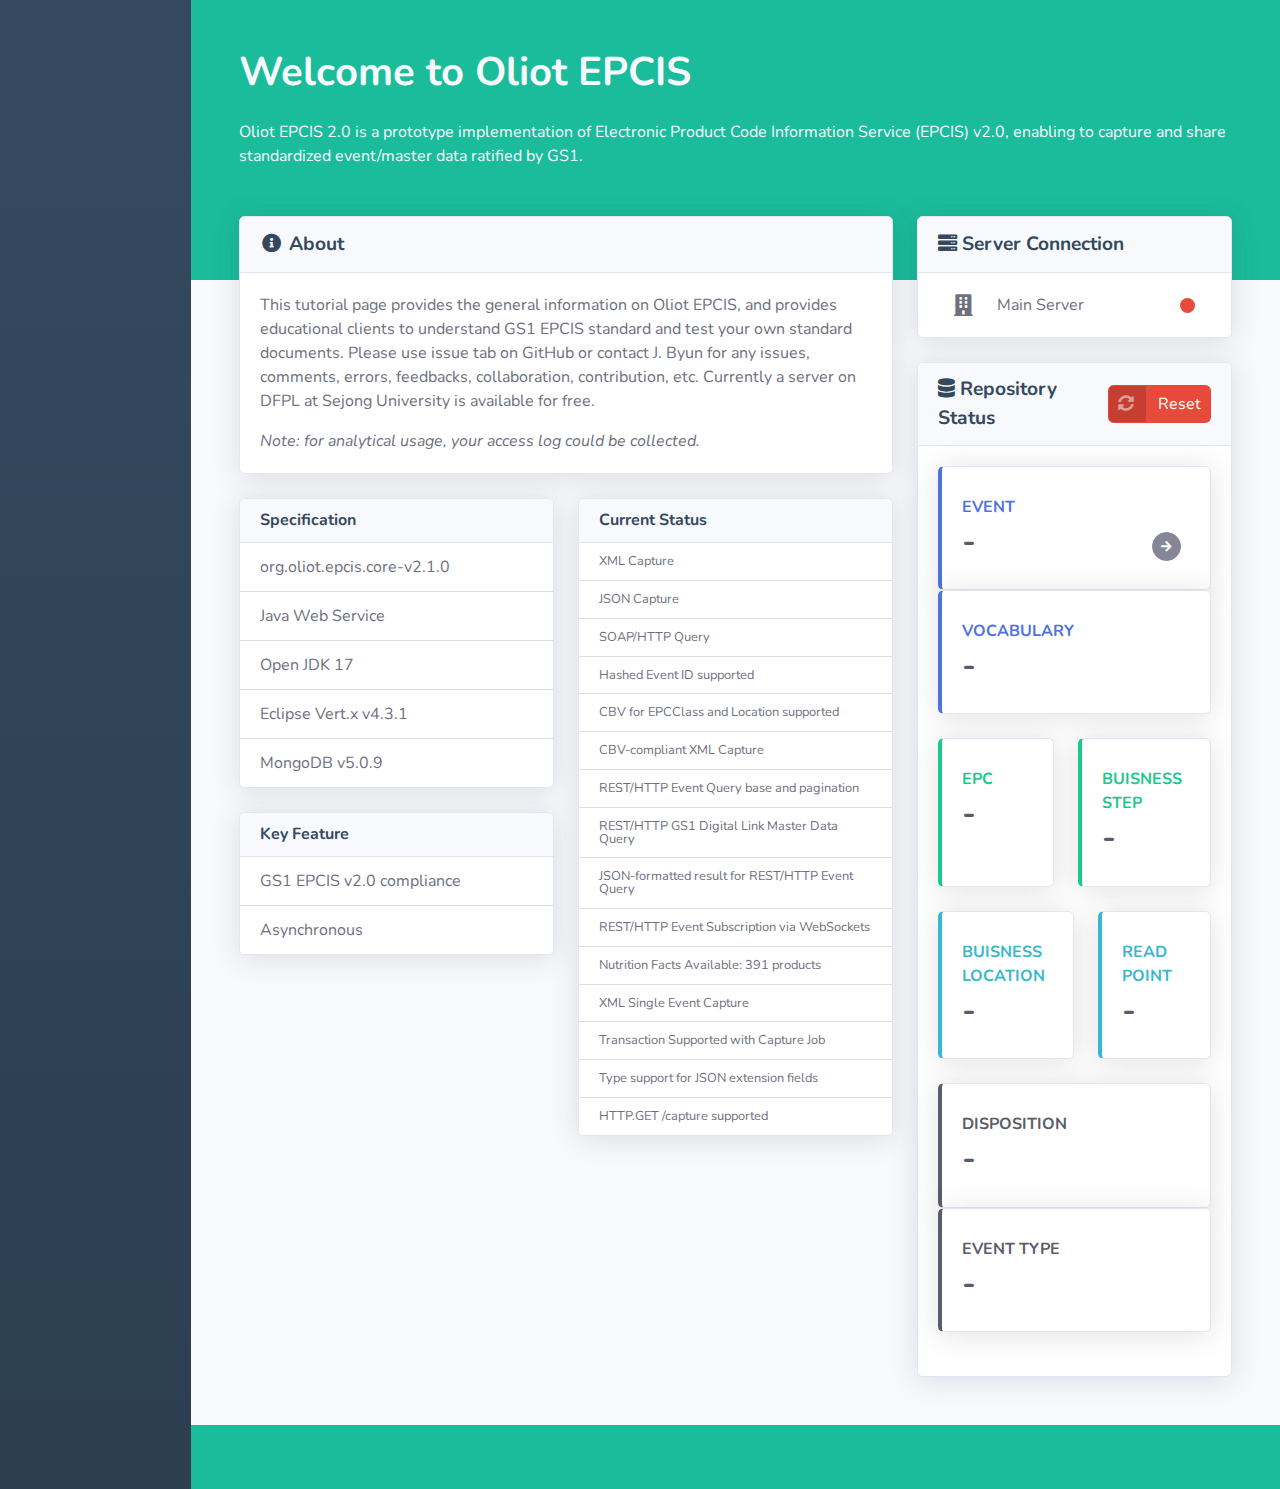
==== commit 3f94438c: "fix modules" ====
--- a/index.html
+++ b/index.html
@@ -182,7 +182,7 @@
                 <div class="card-header py-3">
                   <h6 class="m-0 font-weight-bold text-custom text-lg">
                     <i class="fas fa-server"></i>
-                    Server Connections
+                    Server Connection
                   </h6>
                 </div>
                 <div class="card-body">
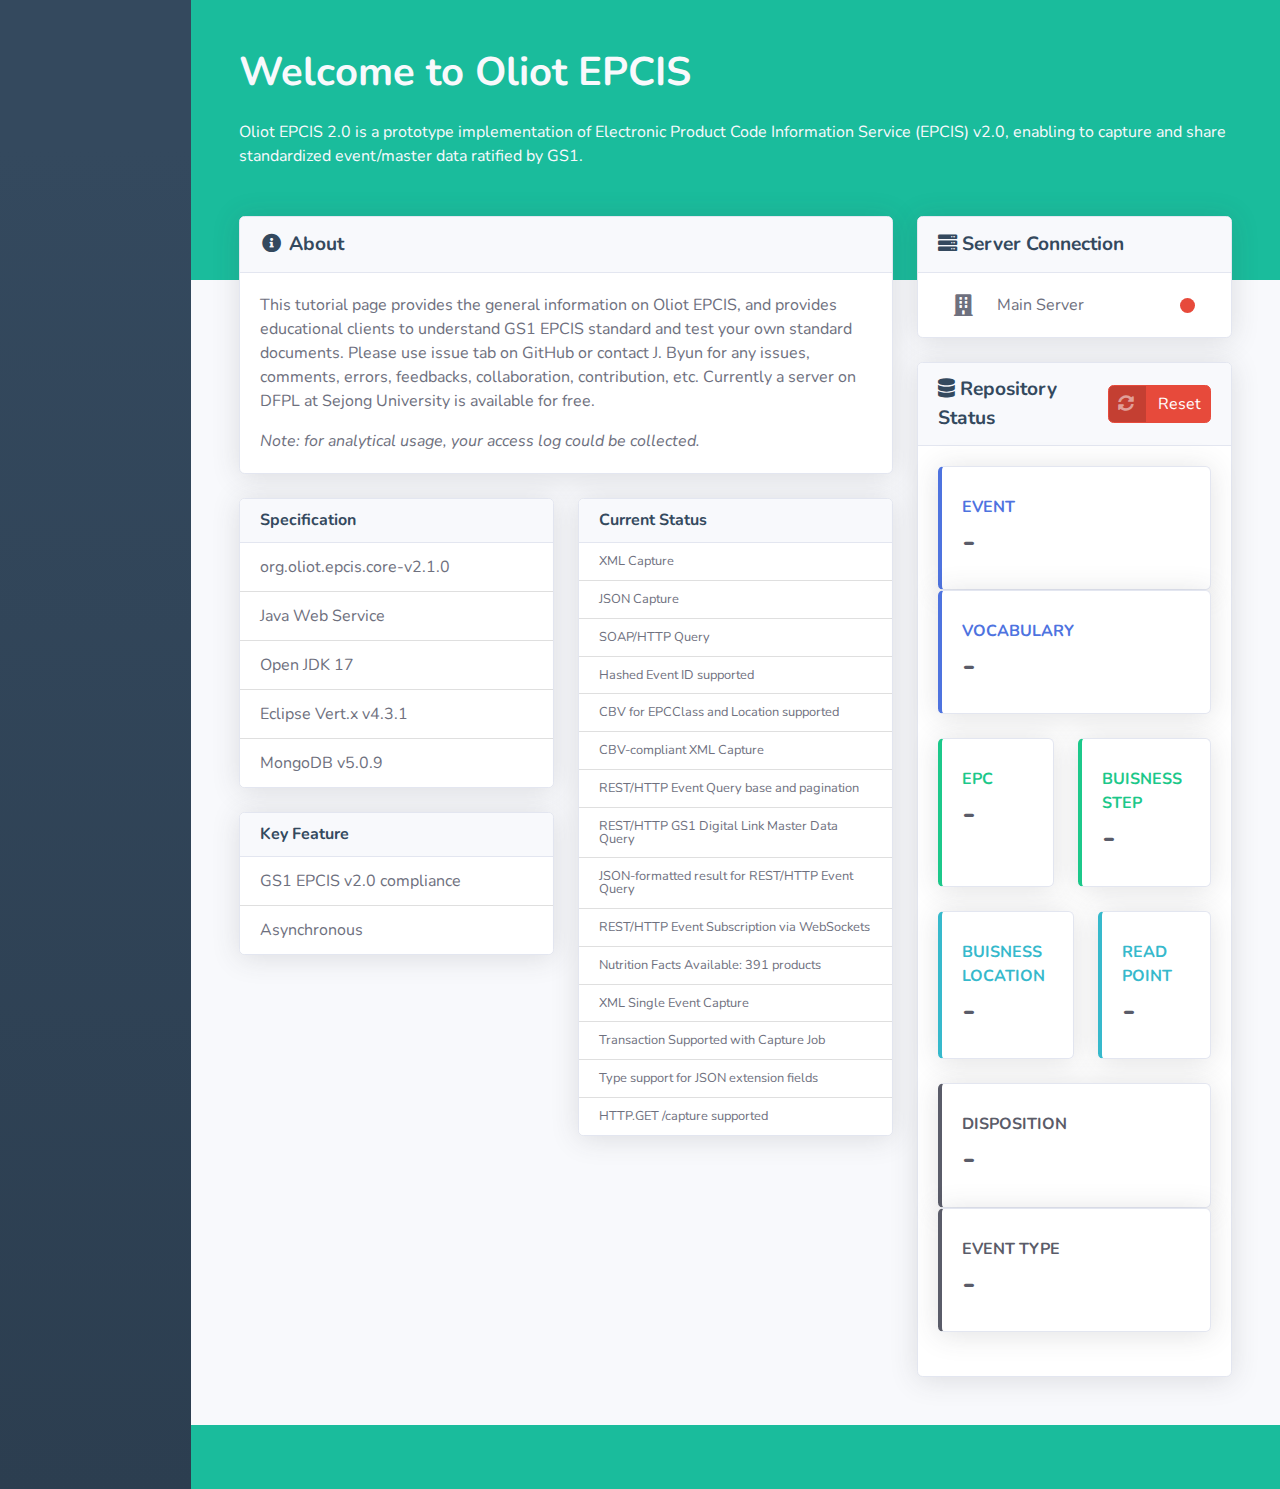
==== commit af046791: "fix: update html docs" ====
--- a/index.html
+++ b/index.html
@@ -23,11 +23,20 @@
       <!-- Sidebar -->
       <ul id="sidebar" class="navbar-nav bg-gradient-custom sidebar sidebar-dark accordion" id="accordionSidebar">
       </ul>
-
+      
       <!-- Content Wrapper -->
       <div id="content-wrapper" class="d-flex flex-column">
         <!-- Main Content -->
         <div id="content">
+          <!-- Topbar -->
+          <nav class="navbar navbar-expand navbar-light bg-white topbar static-top shadow d-md-none">
+            <!-- Sidebar Toggle (Topbar) -->
+            <button id="sidebarToggleTop" class="btn btn-link rounded-circle mr-3">
+                <i class="fa fa-bars"></i>
+            </button>
+          </nav>
+          <!-- End of Topbar -->
+
           <div class="bg-header pt-4 pb-10">
             <div class="pt-4 px-5">
               <h1 class="h1 text-gray-100 font-weight-bold mb-4">
@@ -44,7 +53,7 @@
             <!-- Toast container -->
             <div style="position: absolute; top: 1rem; right: 1rem;">
               <!-- Toast -->
-              <div class="toast" id="responseToast" role="alert" aria-live="assertive" aria-atomic="true" data-delay="3000">
+              <div class="toast toast-right-top" id="responseToast" role="alert" aria-live="assertive" aria-atomic="true" data-delay="3000">
                 <div class="toast-header">
                   <i data-feather="bell"></i>
                   <strong class="mr-auto">Reset Response</strong>
@@ -221,24 +230,14 @@
                     <div class="col">
                       <div class="card border-left-primary shadow h-100 py-2">
                         <div class="card-body">
-                          <div class="row no-gutters">
-                            <div class="col-lg-10 align-items-center">
+                          <div class="row no-gutters align-items-center">
+                            <div class="col mr-2">
                               <div class="text-m font-weight-bold text-primary text-uppercase mb-1">
                                 Event
                               </div>
                               <div id="numOfEvents" class="h2 mb-0 font-weight-bold text-gray-800"> - </div>
                             </div>
-                            <div class="col-lg-2 d-flex flex-column justify-content-end">
-                              <a href="events.html" class="btn btn-secondary btn-circle btn-sm">
-                                <i class="fas fa-arrow-right"></i>
-                              </a>
-                            </div>
-                          </div>
-                          
-
-
-
-                          
+                          </div>
                         </div>
                       </div>
                     </div>
@@ -349,8 +348,6 @@
                   </div>
                 </div>
               </div>
-
-              
             </div>
           </div>
         </div>
@@ -375,32 +372,26 @@
 
     <!-- Load Sidebar & Footer -->
     <script type="text/javascript">
-        $("#sidebar").load("sidebar.html", () => {
-            $("#sidebarToggle").click(function(e) {
-                e.preventDefault();
-                $("body").toggleClass("sidebar-toggled");
-                $(".sidebar").toggleClass("toggled");
-                if ($(".sidebar").hasClass("toggled")) {
-                    $(".sidebar .collapse").collapse("hide");
-                }
-            });
-        });
-        $("#footer").load("footer.html");
+      $("#sidebar").load("sidebar.html", () => { 
+          $("#sidebarToggle").click(function(e) {
+              e.preventDefault();
+              $("body").toggleClass("sidebar-toggled");
+              $(".sidebar").toggleClass("toggled");
+              if ($(".sidebar").hasClass("toggled")) {
+                  $(".sidebar .collapse").collapse("hide");
+              }
+          });
+      });
+      $("#footer").load("footer.html");
     </script> 
     
-    <script src="js/modules.js"></script>
+    <script src="js/epcis-modules.js"></script>
     <script defer>
       // Connection to the server
       $.ajax({
         url: baseURL + "/statistics",
         crossOrigin: true,
       }).done((result) => {
-        // baseURLs.soapQueryBaseURL = result.soapQueryBase;
-        // baseURLs.soapSubscribeBaseURL = result.soapSubscribeBase;
-        // baseURLs.jsonCaptureBaseURL = result.jsonCaptureBase;
-        // baseURLs.restQueryBaseURL = result.restQueryBase;
-        // baseURLs.restSubscribeBaseURL = result.restSubscribeBase;
-
         $(document).ready(() => {
           $("#numOfEvents").html(result.numOfEvents);
           $("#numOfVocabularies").html(result.numOfVocabularies);
@@ -413,25 +404,7 @@
 
           // Connection to the server
           serverConn(baseURL);
-          setInterval(serverConn, 2000, baseURL);
-
-          // for (const URL in baseURLs) {
-          //   const regex = /(\w+)BaseURL/;
-          //   let divId = URL.match(regex)[1];
-
-          //   $.ajax({
-          //     url: baseURLs[URL][0],
-          //     crossOrigin: true,
-          //   })
-          //     .done(() => {
-          //       $("#" + divId + "Resp").removeClass('bg-danger').addClass("bg-success");
-          //     })
-          //     .always(() => {
-          //       $("#" + divId + "Endpoint").html(
-          //         baseURLs[URL][0] + "/" + baseURLs[URL][1]
-          //       );
-          //     });
-          // }
+          setInterval(serverConn, 3000, baseURL);
         });
       });
     </script>
